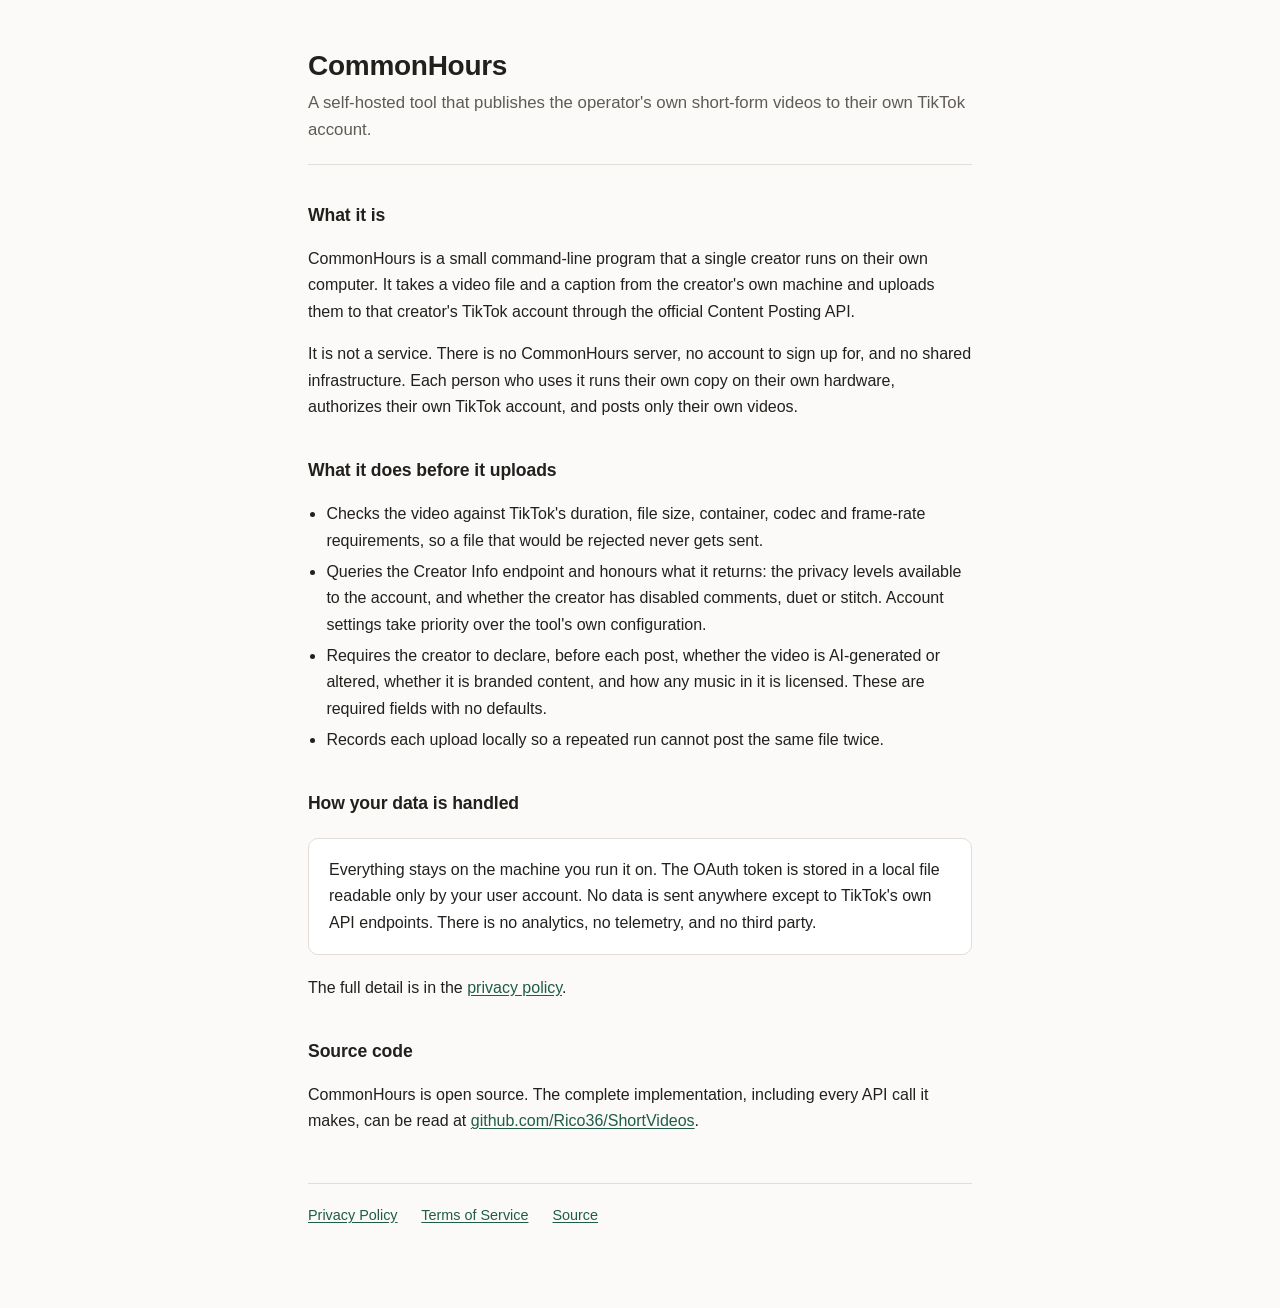
==== docs/index.html @ 536d6ac2 "Add CommonHours site: landing page, policies, OAuth callback The TikTok developer portal will not ac" ====
<!doctype html>
<html lang="en">
<head>
<meta charset="utf-8">
<meta name="viewport" content="width=device-width, initial-scale=1">
<title>CommonHours</title>
<link rel="stylesheet" href="assets/style.css">
</head>
<body>
<div class="wrap">

<header>
  <h1>CommonHours</h1>
  <p class="lede">A self-hosted tool that publishes the operator's own short-form
  videos to their own TikTok account.</p>
</header>

<h2>What it is</h2>
<p>CommonHours is a small command-line program that a single creator runs on their
own computer. It takes a video file and a caption from the creator's own machine
and uploads them to that creator's TikTok account through the official Content
Posting API.</p>

<p>It is not a service. There is no CommonHours server, no account to sign up for,
and no shared infrastructure. Each person who uses it runs their own copy on their
own hardware, authorizes their own TikTok account, and posts only their own videos.</p>

<h2>What it does before it uploads</h2>
<ul>
  <li>Checks the video against TikTok's duration, file size, container, codec and
      frame-rate requirements, so a file that would be rejected never gets sent.</li>
  <li>Queries the Creator Info endpoint and honours what it returns: the privacy
      levels available to the account, and whether the creator has disabled
      comments, duet or stitch. Account settings take priority over the tool's
      own configuration.</li>
  <li>Requires the creator to declare, before each post, whether the video is
      AI-generated or altered, whether it is branded content, and how any music
      in it is licensed. These are required fields with no defaults.</li>
  <li>Records each upload locally so a repeated run cannot post the same file twice.</li>
</ul>

<h2>How your data is handled</h2>
<div class="card">
  <p style="margin:0">Everything stays on the machine you run it on. The OAuth
  token is stored in a local file readable only by your user account. No data is
  sent anywhere except to TikTok's own API endpoints. There is no analytics, no
  telemetry, and no third party.</p>
</div>
<p>The full detail is in the <a href="privacy.html">privacy policy</a>.</p>

<h2>Source code</h2>
<p>CommonHours is open source. The complete implementation, including every API
call it makes, can be read at
<a href="https://github.com/Rico36/ShortVideos">github.com/Rico36/ShortVideos</a>.</p>

<nav>
  <a href="privacy.html">Privacy Policy</a>
  <a href="terms.html">Terms of Service</a>
  <a href="https://github.com/Rico36/ShortVideos">Source</a>
</nav>

</div>
</body>
</html>
---- docs/assets/style.css ----
:root {
  --bg: #fbfaf8;
  --fg: #22201d;
  --muted: #5f5b55;
  --rule: #e2ded7;
  --accent: #1f5c4a;
  --card: #ffffff;
}
@media (prefers-color-scheme: dark) {
  :root {
    --bg: #16151a;
    --fg: #e8e6e2;
    --muted: #a09b93;
    --rule: #33313a;
    --accent: #7fc8ad;
    --card: #1e1d23;
  }
}
* { box-sizing: border-box; }
body {
  margin: 0;
  background: var(--bg);
  color: var(--fg);
  font: 16px/1.65 -apple-system, BlinkMacSystemFont, "Segoe UI", Roboto, Helvetica, Arial, sans-serif;
  -webkit-font-smoothing: antialiased;
}
.wrap { max-width: 44rem; margin: 0 auto; padding: 3rem 1.25rem 5rem; }
header { border-bottom: 1px solid var(--rule); padding-bottom: 1.25rem; margin-bottom: 2rem; }
h1 { font-size: 1.75rem; line-height: 1.25; margin: 0 0 .35rem; letter-spacing: -.01em; }
h2 { font-size: 1.1rem; margin: 2.25rem 0 .6rem; letter-spacing: -.005em; }
h3 { font-size: .95rem; margin: 1.5rem 0 .4rem; }
p, li { color: var(--fg); }
.lede { color: var(--muted); font-size: 1.05rem; margin: 0; }
.meta { color: var(--muted); font-size: .85rem; margin: .5rem 0 0; }
a { color: var(--accent); text-underline-offset: 2px; }
ul { padding-left: 1.15rem; }
li { margin: .3rem 0; }
code {
  font-family: ui-monospace, SFMono-Regular, Menlo, Consolas, monospace;
  font-size: .875em;
  background: var(--card);
  border: 1px solid var(--rule);
  border-radius: 4px;
  padding: .1em .35em;
}
.card {
  background: var(--card);
  border: 1px solid var(--rule);
  border-radius: 10px;
  padding: 1.1rem 1.25rem;
  margin: 1.25rem 0;
}
nav { margin-top: 3rem; padding-top: 1.25rem; border-top: 1px solid var(--rule); font-size: .9rem; }
nav a { margin-right: 1.25rem; }
.code-box {
  font-family: ui-monospace, SFMono-Regular, Menlo, Consolas, monospace;
  font-size: 1.05rem;
  word-break: break-all;
  background: var(--card);
  border: 1px solid var(--rule);
  border-radius: 8px;
  padding: 1rem;
  margin: 1rem 0;
}
button {
  font: inherit;
  font-size: .9rem;
  padding: .5rem 1rem;
  border-radius: 7px;
  border: 1px solid var(--rule);
  background: var(--card);
  color: var(--fg);
  cursor: pointer;
}
button:hover { border-color: var(--accent); }
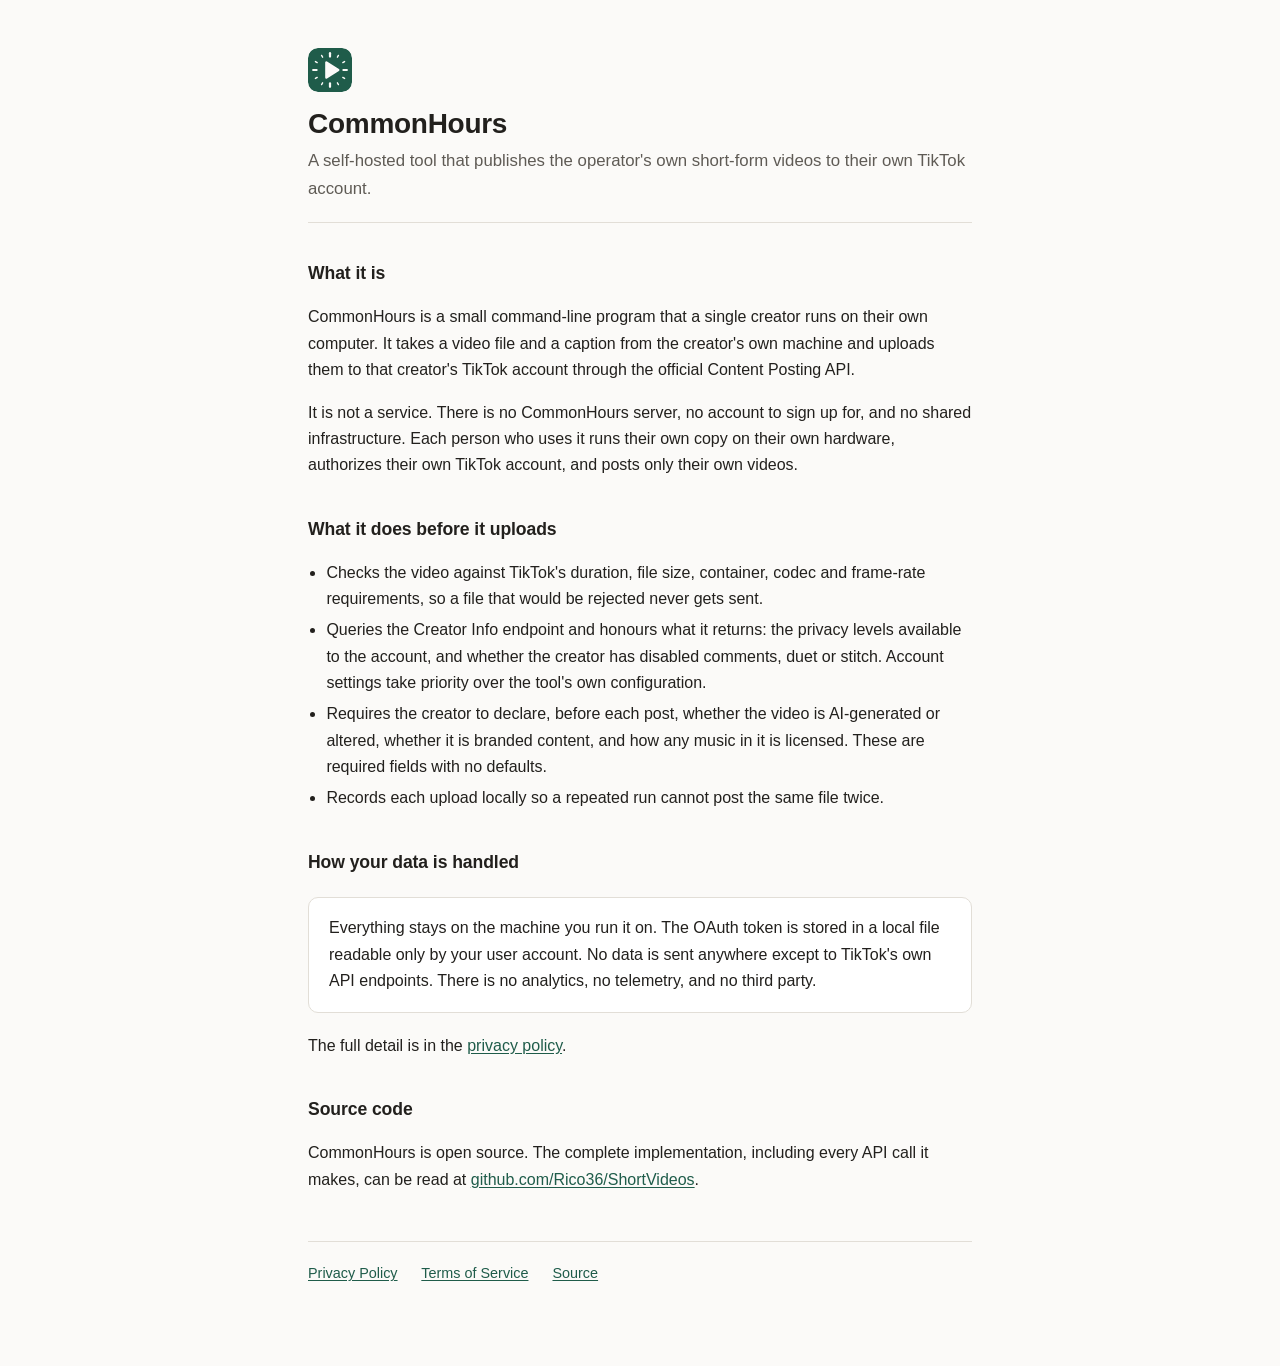
==== commit 214ef486: "Add the CommonHours mark as favicon and page header Same dial-and-play mark as the app icon, so the " ====
--- a/docs/index.html
+++ b/docs/index.html
@@ -4,12 +4,15 @@
 <meta charset="utf-8">
 <meta name="viewport" content="width=device-width, initial-scale=1">
 <title>CommonHours</title>
+<link rel="icon" href="assets/icon.svg" type="image/svg+xml">
+<link rel="apple-touch-icon" href="assets/apple-touch-icon.png">
 <link rel="stylesheet" href="assets/style.css">
 </head>
 <body>
 <div class="wrap">
 
 <header>
+  <img class="mark" src="assets/icon.svg" alt="" width="44" height="44">
   <h1>CommonHours</h1>
   <p class="lede">A self-hosted tool that publishes the operator's own short-form
   videos to their own TikTok account.</p>
--- a/docs/assets/style.css
+++ b/docs/assets/style.css
@@ -26,6 +26,7 @@
 }
 .wrap { max-width: 44rem; margin: 0 auto; padding: 3rem 1.25rem 5rem; }
 header { border-bottom: 1px solid var(--rule); padding-bottom: 1.25rem; margin-bottom: 2rem; }
+.mark { display: block; width: 44px; height: 44px; border-radius: 10px; margin-bottom: .9rem; }
 h1 { font-size: 1.75rem; line-height: 1.25; margin: 0 0 .35rem; letter-spacing: -.01em; }
 h2 { font-size: 1.1rem; margin: 2.25rem 0 .6rem; letter-spacing: -.005em; }
 h3 { font-size: .95rem; margin: 1.5rem 0 .4rem; }
